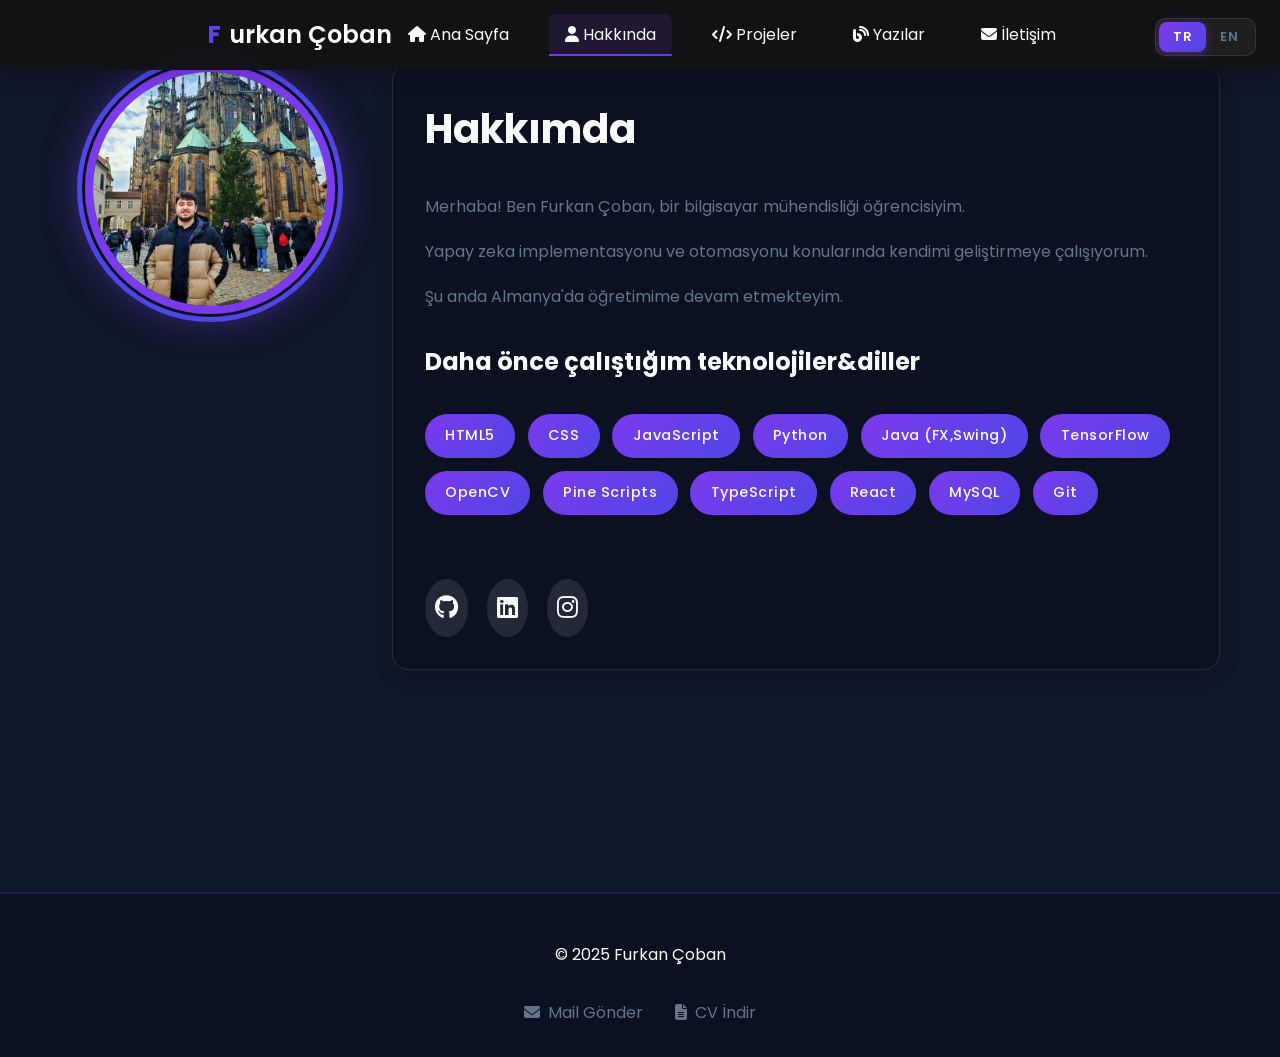
==== about.html @ 26dd503a "Update profile image format and CV download functionality; enhance styles with animations and effect" ====
<!DOCTYPE html>
<html lang="tr">
<head>
    <meta charset="UTF-8">
    <meta name="viewport" content="width=device-width, initial-scale=1.0">
    <title>Hakkında | Furkan Çoban</title>
    <link href="https://fonts.googleapis.com/css2?family=Poppins:wght@300;400;600&display=swap" rel="stylesheet">
    <link rel="stylesheet" href="https://cdnjs.cloudflare.com/ajax/libs/font-awesome/6.4.0/css/all.min.css">
    <link rel="stylesheet" href="style.css?v=4.0">
</head>
<body>
    <div class="lang-switcher" id="langSwitcher">
        <button id="lang-tr" class="lang-btn active">TR</button>
        <button id="lang-en" class="lang-btn">EN</button>
    </div>

    <nav class="navbar">
        <div class="container">
            <a href="index.html" class="logo">
                <span class="highlight">F</span>urkan Çoban
            </a>
            <div class="menu-toggle">
                <i class="fas fa-bars"></i>
            </div>
            <div class="nav-links">
                <a href="index.html"><i class="fas fa-home"></i> <span data-i18n="nav.home">Ana Sayfa</span></a>
                <a href="about.html" class="active"><i class="fas fa-user"></i> <span data-i18n="nav.about">Hakkında</span></a>
                <a href="projects.html"><i class="fas fa-code"></i> <span data-i18n="nav.projects">Projeler</span></a>
                <a href="blog.html"><i class="fas fa-blog"></i> <span data-i18n="nav.blog">Yazılar</span></a>
                <a href="contact.html"><i class="fas fa-envelope"></i> <span data-i18n="nav.contact">İletişim</span></a>
            </div>
        </div>
    </nav>

    <main class="container">
        <div class="profile-section">
            <div class="profile-image">
                <img src="assets/profilepicture.jpeg" alt="Furkan Çoban">
            </div>
            <div class="profile-info card">
                <h1 data-i18n="about.title">Hakkımda</h1>
                <div class="bio">
                    <p data-i18n="about.bio1">Merhaba! Ben Furkan Çoban, bir bilgisayar mühendisliği öğrencisiyim.</p>
                    <p data-i18n="about.bio2">Yapay zeka implementasyonu ve otomasyonu konularında kendimi geliştirmeye çalışıyorum.</p>
                    <p data-i18n="about.bio3">Şu anda Almanya'da öğretimime devam etmekteyim.</p>
                </div>
                <div class="skills">
                    <h2 data-i18n="about.skills">Daha önce çalıştığım teknolojiler&diller</h2>
                    <div class="skill-tags">
                        <span class="tag">HTML5</span>
                        <span class="tag">CSS</span>
                        <span class="tag">JavaScript</span>
                        <span class="tag">Python</span>
                        <span class="tag">Java (FX,Swing)</span>
                        <span class="tag">TensorFlow</span>
                        <span class="tag">OpenCV</span>
                        <span class="tag">Pine Scripts</span>
                        <span class="tag">TypeScript</span>
                        <span class="tag">React</span>
                        <span class="tag">MySQL</span>
                        <span class="tag">Git</span>
                    </div>
                </div>
                <div class="social-links">
                    <a href="https://github.com/ssshepardX" target="_blank"><i class="fab fa-github"></i></a>
                    <a href="https://linkedin.com/in/furkancoban1337" target="_blank"><i class="fab fa-linkedin"></i></a>
                    <a href="https://instagram.com/cofurkan" target="_blank"><i class="fab fa-instagram"></i></a>
                </div>
            </div>
        </div>
    </main>

    <footer>
        <div class="container">
            <div class="footer-content">
                <p>© 2025 Furkan Çoban</p>
                <div class="footer-links">
                    <a href="mailto:furkancobanbusiness@gmail.com"><i class="fas fa-envelope"></i> <span data-i18n="footer.mail">Mail Gönder</span></a>
                    <a href="#" id="cvBtn"><i class="fas fa-file-alt"></i> <span data-i18n="footer.cv">CV İndir</span></a>
                </div>
            </div>
        </div>
    </footer>

    <!-- CV Modal -->
    <div id="cvModal" class="cv-modal">
        <div class="cv-modal-content">
            <span class="cv-modal-close">&times;</span>
            <div class="cv-preview">
                <img src="assets/furkancobanCV.jpg" alt="Furkan Çoban CV" class="cv-image">
            </div>
            <div class="cv-actions">
                <button id="cvDownloadBtn" class="btn"><i class="fas fa-download"></i> <span data-i18n="cv.download">İndir</span></button>
                <button id="cvCloseBtn" class="btn btn-secondary"><i class="fas fa-times"></i> <span data-i18n="cv.close">Kapat</span></button>
            </div>
        </div>
    </div>

    <script src="js/lang.js"></script>
    <script src="js/main.js"></script>
</body>
</html>
---- style.css ----
:root {
    --primary: #7C3AED;
    --secondary: #4F46E5;
    --accent: #7c4dff;
    --dark: #0F172A;
    --darker: #0B1121;
    --light: #F8FAFC;
    --gray: #64748B;
    --gradient: linear-gradient(135deg, var(--primary), var(--secondary));
    --transition: all 0.3s cubic-bezier(0.4, 0, 0.2, 1);
    --shadow: 0 4px 20px rgba(0, 0, 0, 0.2);
}

/* Global Styles */
* {
    margin: 0;
    padding: 0;
    box-sizing: border-box;
}

body {
    font-family: 'Poppins', sans-serif;
    background-color: var(--dark);
    color: var(--light);
    line-height: 1.6;
    overflow-x: hidden;
}

main {
    padding-top: 120px;
    min-height: calc(100vh - 120px);
}

.container {
    max-width: 1200px;
    margin: 0 auto;
    padding: 0 20px;
    position: relative;
}

/* Enhanced Navbar Styles */
.navbar {
    background: rgba(18, 18, 18, 0.95);
    backdrop-filter: blur(10px);
    padding: 1rem 0;
    position: fixed;
    width: 100%;
    top: 0;
    z-index: 1000;
    box-shadow: var(--shadow);
    height: 70px;
    display: flex;
    align-items: center;
}

.navbar .container {
    display: flex;
    justify-content: space-between;
    align-items: center;
}

.logo {
    font-size: 1.5rem;
    font-weight: 600;
    color: var(--light);
    text-decoration: none;
    display: flex;
    align-items: center;
    gap: 0.5rem;
}

.logo .highlight {
    background: var(--gradient);
    -webkit-background-clip: text;
    -webkit-text-fill-color: transparent;
    font-weight: 700;
}

.menu-toggle {
    display: none;
    font-size: 1.5rem;
    cursor: pointer;
    color: var(--light);
    transition: var(--transition);
}

.nav-links {
    display: flex;
    gap: 1.5rem;
}

.nav-links a {
    color: var(--light);
    text-decoration: none;
    padding: 0.5rem 1rem;
    border-radius: 8px;
    transition: var(--transition);
    position: relative;
}

.nav-links a::after {
    content: '';
    position: absolute;
    bottom: 0;
    left: 0;
    width: 0;
    height: 2px;
    background: var(--gradient);
    transition: var(--transition);
}

.nav-links a:hover::after,
.nav-links a.active::after {
    width: 100%;
}

/* Enhanced Profile Section */
.profile-section {
    display: grid;
    grid-template-columns: 300px 1fr;
    gap: 2rem;
    margin: 2rem 0 3rem;
    align-items: start;
    padding-top: 2rem;
}

.profile-info {
    display: flex;
    flex-direction: column;
    gap: 2rem;
}

.profile-info h1 {
    font-size: 2.5rem;
    margin-bottom: 0;
}

.bio {
    display: flex;
    flex-direction: column;
    gap: 1rem;
}

.bio p {
    color: var(--gray);
    line-height: 1.8;
}

.skills {
    display: flex;
    flex-direction: column;
    gap: 1rem;
}

.skills h2 {
    font-size: 1.5rem;
    margin-bottom: 0;
}

.profile-image {
    position: relative;
    text-align: center;
    display: flex;
    justify-content: center;
    align-items: center;
}

.profile-image img {
    width: 250px;
    height: 250px;
    border-radius: 50%;
    object-fit: cover;
    border: 8px solid;
    border-color: var(--primary);
    box-shadow: 
        0 0 0 3px var(--darker),
        0 0 0 8px var(--secondary),
        0 0 40px rgba(124, 58, 237, 0.6),
        inset 0 0 20px rgba(124, 58, 237, 0.15);
    transition: var(--transition);
    position: relative;
    z-index: 1;
}

.profile-image::before {
    content: '';
    position: absolute;
    width: 290px;
    height: 290px;
    border-radius: 50%;
    background: radial-gradient(circle, var(--primary) 0%, transparent 70%);
    opacity: 0.1;
    animation: pulse 3s ease-in-out infinite;
    z-index: 0;
}

@keyframes pulse {
    0%, 100% {
        transform: scale(1);
        opacity: 0.1;
    }
    50% {
        transform: scale(1.08);
        opacity: 0.2;
    }
}

.profile-image img:hover {
    transform: scale(1.08);
    filter: brightness(1.15);
    box-shadow: 
        0 0 0 3px var(--darker),
        0 0 0 8px var(--secondary),
        0 0 60px rgba(124, 58, 237, 0.8),
        inset 0 0 20px rgba(124, 58, 237, 0.25);
}

.card {
    background: var(--darker);
    padding: 2rem;
    border-radius: 16px;
    box-shadow: var(--shadow);
    transition: var(--transition);
    border: 1px solid rgba(255, 255, 255, 0.1);
}

.card:hover {
    transform: translateY(-5px);
}

/* Enhanced Skill Tags */
.skill-tags {
    display: flex;
    flex-wrap: wrap;
    gap: 0.8rem;
    margin-top: 1rem;
}

.tag {
    background: var(--gradient);
    padding: 0.6rem 1.2rem;
    border-radius: 25px;
    font-size: 0.9rem;
    font-weight: 500;
    letter-spacing: 0.5px;
    transition: var(--transition);
}

.tag:hover {
    transform: translateY(-2px);
    box-shadow: var(--shadow);
}

/* Enhanced Social Links */
.social-links {
    display: flex;
    gap: 1.2rem;
    margin-top: 2rem;
}

.social-links a {
    color: var(--light);
    font-size: 1.5rem;
    transition: var(--transition);
    padding: 0.5rem;
    border-radius: 50%;
    background: rgba(255, 255, 255, 0.1);
}

.social-links a:hover {
    background: var(--gradient);
    transform: translateY(-3px) rotate(8deg);
}

/* Enhanced Footer */
footer {
    background: var(--darker);
    padding: 3rem 0 2rem;
    margin-top: 5rem;
    border-top: 1px solid rgba(255, 255, 255, 0.1);
}

.footer-content {
    display: flex;
    flex-direction: column;
    align-items: center;
    gap: 2rem;
    text-align: center;
}

.footer-links {
    display: flex;
    gap: 2rem;
    flex-wrap: wrap;
    justify-content: center;
}

.footer-links a {
    color: var(--gray);
    text-decoration: none;
    transition: var(--transition);
    display: flex;
    align-items: center;
    gap: 0.5rem;
}

.footer-links a:hover {
    color: var(--primary);
}

/* Enhanced Responsive Design */
@media (max-width: 768px) {
    .navbar {
        padding: 0.8rem 0;
        height: 60px;
    }

    main {
        padding-top: 85px;
    }

    .menu-toggle {
        display: block;
        font-size: 1.5rem;
        cursor: pointer;
        color: var(--light);
        transition: var(--transition);
        z-index: 1000;
    }

    .menu-toggle:hover {
        color: var(--primary);
    }

    .nav-links {
        display: none;
        position: fixed;
        top: 0;
        left: 0;
        right: 0;
        bottom: 0;
        background: rgba(11, 17, 33, 0.98);
        backdrop-filter: blur(10px);
        flex-direction: column;
        justify-content: center;
        align-items: center;
        padding: 2rem;
        gap: 1.5rem;
        z-index: 999;
    }

    .nav-links.active {
        display: flex;
        animation: fadeIn 0.3s ease-out;
    }

    @keyframes fadeIn {
        from {
            opacity: 0;
        }
        to {
            opacity: 1;
        }
    }

    .nav-links a {
        font-size: 1.2rem;
        padding: 1rem;
        width: 100%;
        text-align: center;
    }

    .nav-links a::after {
        display: none;
    }

    .nav-links a:hover,
    .nav-links a.active {
        background: var(--gradient);
        color: var(--light);
    }

    main {
        padding-top: 60px;
    }

    .profile-section {
        grid-template-columns: 1fr;
        margin-top: 1rem;
    }

    .profile-image {
        display: flex;
        justify-content: center;
    }

    .profile-image img {
        width: 200px;
        height: 200px;
    }

    .profile-image::before {
        width: 230px;
        height: 230px;
    }

    .hero-section {
        min-height: auto;
        padding: 2rem 0;
    }

    .hero-section h1 {
        font-size: 1.8rem;
    }

    .hero-section .subtitle {
        font-size: 1.1rem;
    }

    .hero-buttons {
        flex-direction: column;
    }

    .btn {
        width: 100%;
    }

    .projects-grid {
        grid-template-columns: 1fr;
    }
    
    .project-links {
        flex-direction: column;
    }

    .contact-info {
        gap: 1rem;
    }
    
    .contact-item {
        flex-direction: column;
        text-align: center;
        padding: 1.5rem;
    }

    .blog-section {
        margin-top: 0;
        padding: 1rem;
    }

    .blog-section h1 {
        font-size: 1.8rem;
    }
    
    .blog-card {
        padding: 1.5rem;
    }
    
    .blog-card h2 {
        font-size: 1.3rem;
    }
}

/* CV Modal Styles */
.cv-modal {
    display: none;
    position: fixed;
    z-index: 2000;
    left: 0;
    top: 0;
    width: 100%;
    height: 100%;
    background-color: rgba(0, 0, 0, 0.8);
    animation: fadeIn 0.3s ease-out;
}

.cv-modal-content {
    background-color: var(--darker);
    margin: auto;
    padding: 2rem;
    border-radius: 16px;
    box-shadow: 0 20px 60px rgba(0, 0, 0, 0.5);
    max-width: 900px;
    width: 90%;
    max-height: 90vh;
    overflow: auto;
    position: absolute;
    top: 50%;
    left: 50%;
    transform: translate(-50%, -50%);
    border: 2px solid var(--primary);
}

.cv-modal-close {
    color: var(--light);
    font-size: 2rem;
    font-weight: bold;
    float: right;
    cursor: pointer;
    transition: var(--transition);
}

.cv-modal-close:hover {
    color: var(--primary);
}

.cv-preview {
    margin-bottom: 2rem;
    text-align: center;
}

.cv-image {
    max-width: 100%;
    height: auto;
    border-radius: 8px;
    box-shadow: 0 10px 30px rgba(124, 58, 237, 0.3);
}

.cv-actions {
    display: flex;
    gap: 1rem;
    justify-content: center;
    flex-wrap: wrap;
}

.btn-secondary {
    background: rgba(255, 255, 255, 0.1);
}

.btn-secondary:hover {
    background: rgba(255, 255, 255, 0.2);
}

@media (max-width: 768px) {
    .cv-modal-content {
        width: 95%;
        padding: 1.5rem;
    }
    
    .cv-modal-close {
        font-size: 1.5rem;
    }
    
    .cv-actions {
        flex-direction: column;
    }
    
    .cv-actions .btn {
        width: 100%;
    }
}
@media (prefers-color-scheme: dark) {
    :root {
        --dark: #1a1a1a;
        --darker: #121212;
    }
}

/* Projects Page Styles */
.hero-section {
    display: flex;
    align-items: center;
    justify-content: center;
    min-height: calc(100vh - 120px);
    padding: 3rem 0;
}

.hero-section .card {
    text-align: center;
}

.hero-section h1 {
    font-size: 3rem;
    margin-bottom: 1rem;
    line-height: 1.2;
}

.hero-section .subtitle {
    font-size: 1.5rem;
    color: var(--gray);
    margin-bottom: 2rem;
}

.hero-buttons {
    display: flex;
    gap: 1rem;
    justify-content: center;
    flex-wrap: wrap;
}

.btn {
    display: inline-block;
    padding: 0.8rem 1.5rem;
    background: var(--gradient);
    color: var(--light);
    text-decoration: none;
    border-radius: 8px;
    transition: var(--transition);
    border: none;
    cursor: pointer;
    font-weight: 500;
}

.btn:hover {
    transform: translateY(-2px);
    box-shadow: var(--shadow);
}

.featured-projects {
    padding: 3rem 0;
}

.featured-projects h2 {
    font-size: 2rem;
    margin-bottom: 2rem;
}

.projects-section {
    margin-top: 0;
    padding-top: 2rem;
}

.projects-section h1 {
    font-size: 2.5rem;
    margin-bottom: 1rem;
}

.section-desc {
    color: var(--gray);
    margin-bottom: 2rem;
    font-size: 1.1rem;
}

.projects-grid {
    display: grid;
    grid-template-columns: repeat(auto-fit, minmax(300px, 1fr));
    gap: 2rem;
    margin-top: 2rem;
}

.project-card {
    display: flex;
    flex-direction: column;
    gap: 1rem;
}

.project-header {
    display: flex;
    align-items: center;
    gap: 1rem;
    margin-bottom: 0.5rem;
}

.project-header h3 {
    font-size: 1.3rem;
}

.project-icon {
    font-size: 1.5rem;
    color: var(--primary);
}

.project-links {
    display: flex;
    gap: 1rem;
    margin-top: auto;
    flex-wrap: wrap;
}

.project-links .btn {
    display: flex;
    align-items: center;
    gap: 0.5rem;
    font-size: 0.9rem;
    padding: 0.5rem 1rem;
    background: rgba(255, 255, 255, 0.1);
    border-radius: 5px;
    text-decoration: none;
    color: var(--light);
    transition: var(--transition);
    flex: 1;
    justify-content: center;
    min-width: 100px;
}

.project-links .btn:hover {
    background: var(--gradient);
    transform: translateY(-2px);
}

/* Contact Page Styles */
.contact-section {
    margin-top: 0;
    display: flex;
    justify-content: center;
    padding: 3rem 0 2rem;
}

.contact-card {
    max-width: 600px;
    width: 100%;
    text-align: center;
}

.contact-card h1 {
    font-size: 2.5rem;
    margin-bottom: 1rem;
}

.contact-info {
    margin: 2rem 0;
    display: flex;
    flex-direction: column;
    gap: 1.5rem;
}

.contact-item {
    display: flex;
    align-items: center;
    gap: 1rem;
    padding: 1.5rem;
    background: rgba(255, 255, 255, 0.05);
    border-radius: 8px;
    transition: var(--transition);
}

.contact-item:hover {
    background: rgba(255, 255, 255, 0.1);
    transform: translateX(5px);
}

.contact-item i {
    font-size: 1.5rem;
    color: var(--primary);
    min-width: 30px;
}

.contact-item a {
    color: var(--light);
    text-decoration: none;
    transition: var(--transition);
}

.contact-item a:hover {
    color: var(--primary);
}

@media (max-width: 768px) {
    .contact-info {
        gap: 1rem;
    }
    
    .contact-item {
        flex-direction: column;
        text-align: center;
        padding: 1.5rem;
    }
}

/* Blog Page Styles */
.blog-section {
    margin-top: 0;
    padding: 3rem 1rem 2rem;
}

.blog-section h1 {
    font-size: 2.5rem;
    margin-bottom: 1rem;
    background: var(--gradient);
    -webkit-background-clip: text;
    background-clip: text;
    -webkit-text-fill-color: transparent;
}

.blog-list {
    display: flex;
    flex-direction: column;
    gap: 2rem;
    margin-top: 2rem;
    max-width: 800px;
    margin-left: auto;
    margin-right: auto;
}

.blog-card {
    padding: 2rem;
    background: var(--darker);
    border-radius: 16px;
    box-shadow: var(--shadow);
    transition: var(--transition);
    border: 1px solid rgba(255,255,255,0.07);
}

.blog-card:hover {
    transform: translateY(-5px);
    border-color: var(--primary);
}

.blog-card h2 {
    font-size: 1.5rem;
    margin-bottom: 1rem;
    color: var(--light);
}

.blog-meta {
    color: var(--gray);
    font-size: 0.95rem;
    margin-bottom: 1rem;
    display: flex;
    align-items: center;
    gap: 0.5rem;
}

.blog-card p {
    color: var(--gray);
    margin-bottom: 1.5rem;
    line-height: 1.6;
}

.blog-card .btn {
    display: inline-block;
    padding: 0.8rem 1.5rem;
    background: var(--gradient);
    color: var(--light);
    text-decoration: none;
    border-radius: 8px;
    transition: var(--transition);
}

.blog-card .btn:hover {
    transform: translateY(-2px);
    box-shadow: var(--shadow);
}

/* Language Switcher */
.lang-switcher {
    position: fixed;
    top: 18px;
    right: 24px;
    z-index: 1100;
    display: flex;
    align-items: center;
    gap: 0;
    background: rgba(255, 255, 255, 0.06);
    border-radius: 10px;
    padding: 3px;
    border: 1px solid rgba(255, 255, 255, 0.1);
    backdrop-filter: blur(8px);
}

.lang-btn {
    background: none;
    border: none;
    color: var(--gray);
    font-family: 'Poppins', sans-serif;
    font-size: 0.8rem;
    font-weight: 600;
    padding: 6px 14px;
    border-radius: 8px;
    cursor: pointer;
    transition: var(--transition);
    letter-spacing: 0.5px;
}

.lang-btn:hover {
    color: var(--light);
    background: rgba(255, 255, 255, 0.08);
}

.lang-btn.active {
    background: var(--gradient);
    color: var(--light);
    box-shadow: 0 2px 10px rgba(124, 58, 237, 0.4);
}

@media (max-width: 768px) {
    .lang-switcher {
        top: 14px;
        right: 60px;
    }

    .lang-btn {
        font-size: 0.75rem;
        padding: 5px 10px;
    }
}

/* Enhanced Animations & Effects */
@keyframes shimmer {
    0% {
        background-position: -1000px 0;
    }
    100% {
        background-position: 1000px 0;
    }
}

@keyframes slideInUp {
    from {
        opacity: 0;
        transform: translateY(20px);
    }
    to {
        opacity: 1;
        transform: translateY(0);
    }
}

@keyframes float {
    0%, 100% {
        transform: translateY(0px);
    }
    50% {
        transform: translateY(-10px);
    }
}

.card {
    animation: slideInUp 0.5s ease-out;
}

/* Enhanced Contact Section */
.contact-section .card {
    border: 2px solid rgba(124, 58, 237, 0.2);
}

.contact-section .card:hover {
    border-color: var(--primary);
    box-shadow: 0 0 40px rgba(124, 58, 237, 0.3);
}

.contact-item {
    border: 1px solid rgba(124, 58, 237, 0.1);
}

.contact-item:hover {
    border-color: var(--primary);
    box-shadow: inset 0 0 15px rgba(124, 58, 237, 0.1);
}

/* Enhanced Social Links */
.social-links a {
    border: 2px solid transparent;
    transition: var(--transition);
}

.social-links a:hover {
    border-color: var(--primary);
    box-shadow: 0 0 20px rgba(124, 58, 237, 0.5);
}

/* Enhanced Skills Section */
.skill-tags {
    animation: slideInUp 0.6s ease-out;
}

.tag {
    border: 1px solid rgba(124, 58, 237, 0.3);
    position: relative;
    overflow: hidden;
}

.tag::before {
    content: '';
    position: absolute;
    top: 0;
    left: -100%;
    width: 100%;
    height: 100%;
    background: rgba(255, 255, 255, 0.1);
    transition: left 0.3s ease;
}

.tag:hover::before {
    left: 100%;
}

/* Button Enhancements */
.btn {
    position: relative;
    overflow: hidden;
}

.btn::before {
    content: '';
    position: absolute;
    top: 0;
    left: -100%;
    width: 100%;
    height: 100%;
    background: rgba(255, 255, 255, 0.2);
    transition: left 0.3s ease;
}

.btn:hover::before {
    left: 100%;
}

/* Profile Image Enhanced */
.profile-image img {
    animation: float 3s ease-in-out infinite;
}

/* Project Card Enhancements */
.project-card {
    border: 1px solid rgba(124, 58, 237, 0.1);
    transition: var(--transition);
}

.project-card:hover {
    border-color: var(--primary);
}

.project-icon {
    animation: float 2s ease-in-out infinite;
}

/* Blog Card Enhancements */
.blog-card {
    border: 2px solid rgba(124, 58, 237, 0.1);
}

.blog-card:hover {
    border-color: var(--primary);
    box-shadow: 0 0 30px rgba(124, 58, 237, 0.3);
}

/* Gradient Text Effects */
.hero-section h1 {
    background: var(--gradient);
    -webkit-background-clip: text;
    background-clip: text;
    -webkit-text-fill-color: transparent;
    background-size: 200% auto;
}

/* Navbar Active Link Enhancement */
.nav-links a.active {
    background: rgba(124, 58, 237, 0.15);
    border-radius: 8px;
}

/* Footer Enhancement */
footer {
    border-top: 2px solid rgba(124, 58, 237, 0.2);
}

footer:hover {
    border-top-color: var(--primary);
}
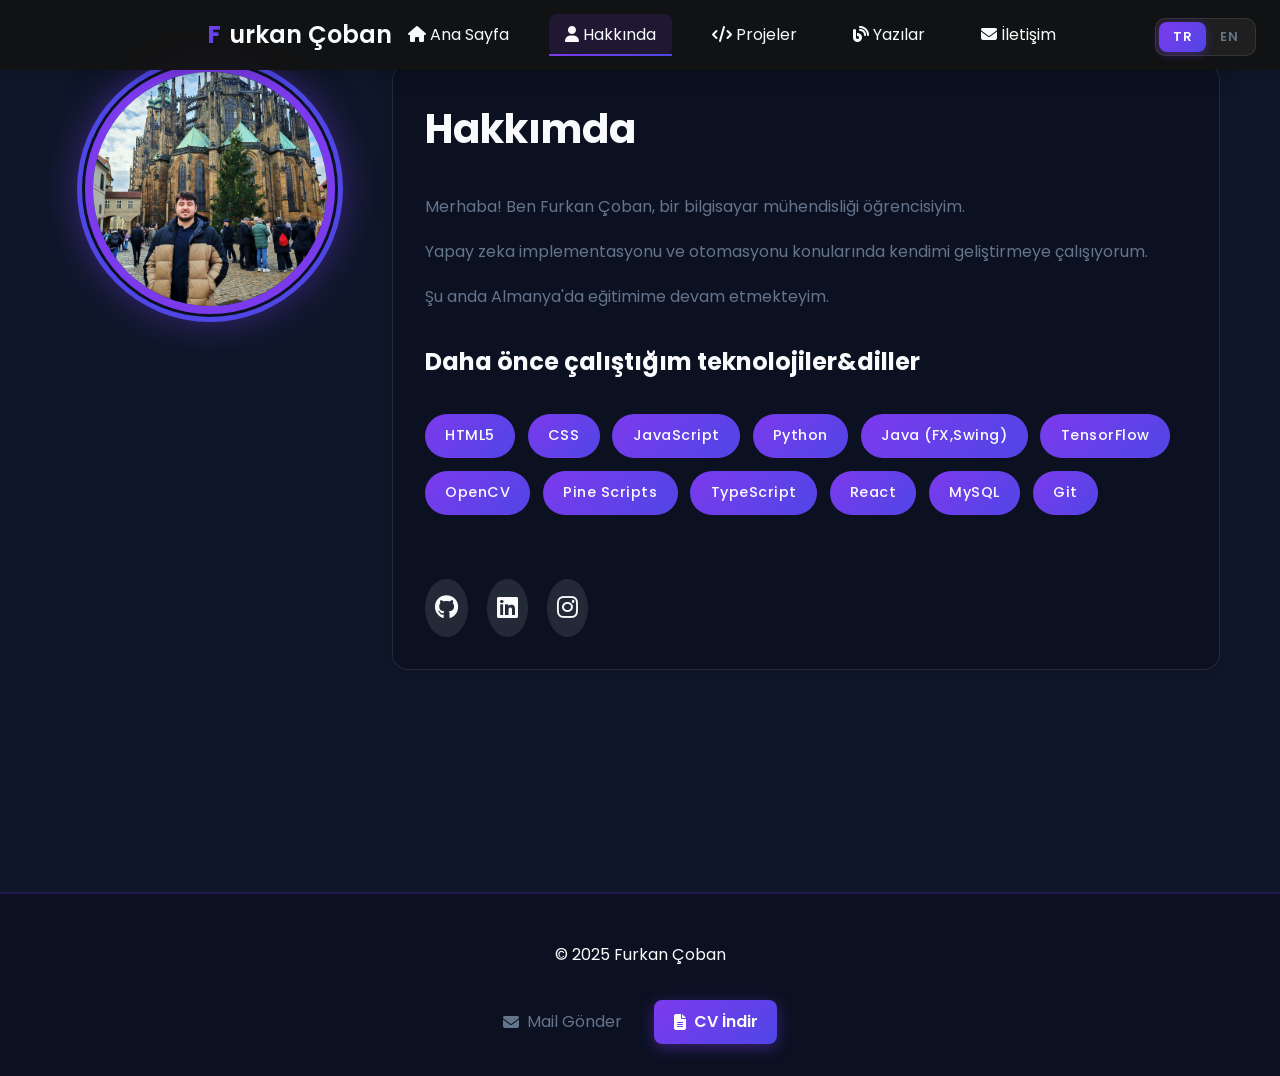
==== commit 1f1f2e09: "Refactor code structure for improved readability and maintainability" ====
--- a/about.html
+++ b/about.html
@@ -42,7 +42,7 @@
                 <div class="bio">
                     <p data-i18n="about.bio1">Merhaba! Ben Furkan Çoban, bir bilgisayar mühendisliği öğrencisiyim.</p>
                     <p data-i18n="about.bio2">Yapay zeka implementasyonu ve otomasyonu konularında kendimi geliştirmeye çalışıyorum.</p>
-                    <p data-i18n="about.bio3">Şu anda Almanya'da öğretimime devam etmekteyim.</p>
+                    <p data-i18n="about.bio3">Şu anda Almanya'da eğitimime devam etmekteyim.</p>
                 </div>
                 <div class="skills">
                     <h2 data-i18n="about.skills">Daha önce çalıştığım teknolojiler&diller</h2>
@@ -87,10 +87,10 @@
         <div class="cv-modal-content">
             <span class="cv-modal-close">&times;</span>
             <div class="cv-preview">
-                <img src="assets/furkancobanCV.jpg" alt="Furkan Çoban CV" class="cv-image">
+                <iframe src="assets/LatestCV_FurkanCoban.pdf" class="cv-pdf"></iframe>
             </div>
             <div class="cv-actions">
-                <button id="cvDownloadBtn" class="btn"><i class="fas fa-download"></i> <span data-i18n="cv.download">İndir</span></button>
+                <a id="cvDownloadBtn" href="assets/LatestCV_FurkanCoban.pdf" download="Furkan_Coban_CV.pdf" class="btn"><i class="fas fa-download"></i> <span data-i18n="cv.download">İndir</span></a>
                 <button id="cvCloseBtn" class="btn btn-secondary"><i class="fas fa-times"></i> <span data-i18n="cv.close">Kapat</span></button>
             </div>
         </div>
--- a/style.css
+++ b/style.css
@@ -306,6 +306,39 @@
 
 .footer-links a:hover {
     color: var(--primary);
+}
+
+/* CV Download Button Enhancement */
+#cvBtn {
+    background: var(--gradient);
+    color: var(--light) !important;
+    padding: 0.6rem 1.2rem;
+    border-radius: 8px;
+    transition: var(--transition);
+    display: inline-flex;
+    align-items: center;
+    gap: 0.5rem;
+    font-weight: 600;
+    box-shadow: 0 4px 15px rgba(124, 58, 237, 0.4);
+}
+
+#cvBtn:hover {
+    box-shadow: 0 6px 25px rgba(124, 58, 237, 0.6);
+    transform: translateY(-2px);
+}
+
+#cvBtn i {
+    font-size: 1rem;
+}
+
+#cvDownloadBtn {
+    background: var(--gradient);
+    transition: var(--transition);
+}
+
+#cvDownloadBtn:hover {
+    transform: scale(1.05) translateY(-2px);
+    box-shadow: 0 0 30px rgba(124, 58, 237, 0.6);
 }
 
 /* Enhanced Responsive Design */
@@ -507,11 +540,23 @@
 .cv-preview {
     margin-bottom: 2rem;
     text-align: center;
+    height: 600px;
+    display: flex;
+    align-items: center;
+    justify-content: center;
 }
 
 .cv-image {
     max-width: 100%;
     height: auto;
+    border-radius: 8px;
+    box-shadow: 0 10px 30px rgba(124, 58, 237, 0.3);
+}
+
+.cv-pdf {
+    width: 100%;
+    height: 100%;
+    border: none;
     border-radius: 8px;
     box-shadow: 0 10px 30px rgba(124, 58, 237, 0.3);
 }
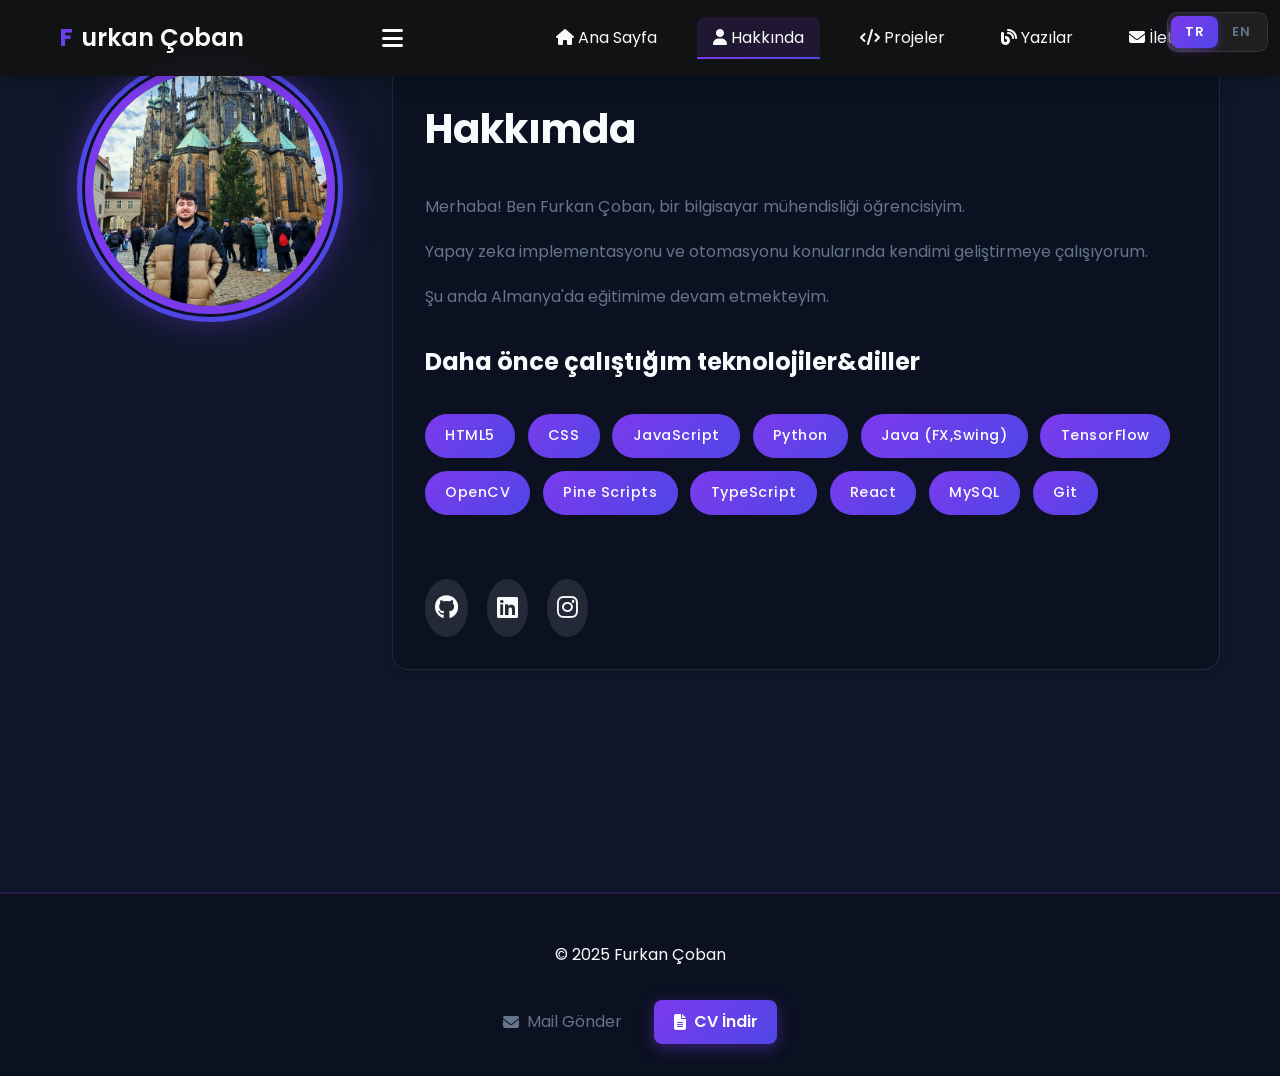
==== commit c770125f: "utf8 turkish characters fixed" ====
--- a/about.html
+++ b/about.html
@@ -1,102 +1 @@
-<!DOCTYPE html>
-<html lang="tr">
-<head>
-    <meta charset="UTF-8">
-    <meta name="viewport" content="width=device-width, initial-scale=1.0">
-    <title>Hakkında | Furkan Çoban</title>
-    <link href="https://fonts.googleapis.com/css2?family=Poppins:wght@300;400;600&display=swap" rel="stylesheet">
-    <link rel="stylesheet" href="https://cdnjs.cloudflare.com/ajax/libs/font-awesome/6.4.0/css/all.min.css">
-    <link rel="stylesheet" href="style.css?v=4.0">
-</head>
-<body>
-    <div class="lang-switcher" id="langSwitcher">
-        <button id="lang-tr" class="lang-btn active">TR</button>
-        <button id="lang-en" class="lang-btn">EN</button>
-    </div>
-
-    <nav class="navbar">
-        <div class="container">
-            <a href="index.html" class="logo">
-                <span class="highlight">F</span>urkan Çoban
-            </a>
-            <div class="menu-toggle">
-                <i class="fas fa-bars"></i>
-            </div>
-            <div class="nav-links">
-                <a href="index.html"><i class="fas fa-home"></i> <span data-i18n="nav.home">Ana Sayfa</span></a>
-                <a href="about.html" class="active"><i class="fas fa-user"></i> <span data-i18n="nav.about">Hakkında</span></a>
-                <a href="projects.html"><i class="fas fa-code"></i> <span data-i18n="nav.projects">Projeler</span></a>
-                <a href="blog.html"><i class="fas fa-blog"></i> <span data-i18n="nav.blog">Yazılar</span></a>
-                <a href="contact.html"><i class="fas fa-envelope"></i> <span data-i18n="nav.contact">İletişim</span></a>
-            </div>
-        </div>
-    </nav>
-
-    <main class="container">
-        <div class="profile-section">
-            <div class="profile-image">
-                <img src="assets/profilepicture.jpeg" alt="Furkan Çoban">
-            </div>
-            <div class="profile-info card">
-                <h1 data-i18n="about.title">Hakkımda</h1>
-                <div class="bio">
-                    <p data-i18n="about.bio1">Merhaba! Ben Furkan Çoban, bir bilgisayar mühendisliği öğrencisiyim.</p>
-                    <p data-i18n="about.bio2">Yapay zeka implementasyonu ve otomasyonu konularında kendimi geliştirmeye çalışıyorum.</p>
-                    <p data-i18n="about.bio3">Şu anda Almanya'da eğitimime devam etmekteyim.</p>
-                </div>
-                <div class="skills">
-                    <h2 data-i18n="about.skills">Daha önce çalıştığım teknolojiler&diller</h2>
-                    <div class="skill-tags">
-                        <span class="tag">HTML5</span>
-                        <span class="tag">CSS</span>
-                        <span class="tag">JavaScript</span>
-                        <span class="tag">Python</span>
-                        <span class="tag">Java (FX,Swing)</span>
-                        <span class="tag">TensorFlow</span>
-                        <span class="tag">OpenCV</span>
-                        <span class="tag">Pine Scripts</span>
-                        <span class="tag">TypeScript</span>
-                        <span class="tag">React</span>
-                        <span class="tag">MySQL</span>
-                        <span class="tag">Git</span>
-                    </div>
-                </div>
-                <div class="social-links">
-                    <a href="https://github.com/ssshepardX" target="_blank"><i class="fab fa-github"></i></a>
-                    <a href="https://linkedin.com/in/furkancoban1337" target="_blank"><i class="fab fa-linkedin"></i></a>
-                    <a href="https://instagram.com/cofurkan" target="_blank"><i class="fab fa-instagram"></i></a>
-                </div>
-            </div>
-        </div>
-    </main>
-
-    <footer>
-        <div class="container">
-            <div class="footer-content">
-                <p>© 2025 Furkan Çoban</p>
-                <div class="footer-links">
-                    <a href="mailto:furkancobanbusiness@gmail.com"><i class="fas fa-envelope"></i> <span data-i18n="footer.mail">Mail Gönder</span></a>
-                    <a href="#" id="cvBtn"><i class="fas fa-file-alt"></i> <span data-i18n="footer.cv">CV İndir</span></a>
-                </div>
-            </div>
-        </div>
-    </footer>
-
-    <!-- CV Modal -->
-    <div id="cvModal" class="cv-modal">
-        <div class="cv-modal-content">
-            <span class="cv-modal-close">&times;</span>
-            <div class="cv-preview">
-                <iframe src="assets/LatestCV_FurkanCoban.pdf" class="cv-pdf"></iframe>
-            </div>
-            <div class="cv-actions">
-                <a id="cvDownloadBtn" href="assets/LatestCV_FurkanCoban.pdf" download="Furkan_Coban_CV.pdf" class="btn"><i class="fas fa-download"></i> <span data-i18n="cv.download">İndir</span></a>
-                <button id="cvCloseBtn" class="btn btn-secondary"><i class="fas fa-times"></i> <span data-i18n="cv.close">Kapat</span></button>
-            </div>
-        </div>
-    </div>
-
-    <script src="js/lang.js"></script>
-    <script src="js/main.js"></script>
-</body>
-</html>
+﻿<!DOCTYPE html><html lang="tr"><head>    <meta charset="UTF-8">    <meta name="viewport" content="width=device-width, initial-scale=1.0, maximum-scale=5.0, user-scalable=yes, viewport-fit=cover">    <meta name="description" content="Furkan Çoban - Bilgisayar Mühendisliği Öğrencisi, Web Geliştirici ve Yapay Zeka Meraklısı">    <meta name="theme-color" content="#7C3AED">    <meta name="mobile-web-app-capable" content="yes">    <meta name="apple-mobile-web-app-capable" content="yes">    <meta name="apple-mobile-web-app-status-bar-style" content="black-translucent">    <title>Hakkında | Furkan Çoban</title>    <link href="https://fonts.googleapis.com/css2?family=Poppins:wght@300;400;600&display=swap" rel="stylesheet">    <link rel="stylesheet" href="https://cdnjs.cloudflare.com/ajax/libs/font-awesome/6.4.0/css/all.min.css">    <link rel="stylesheet" href="style.css?v=4.0"></head><body>    <div class="lang-switcher" id="langSwitcher">        <button id="lang-tr" class="lang-btn active">TR</button>        <button id="lang-en" class="lang-btn">EN</button>    </div>    <nav class="navbar">        <div class="container">            <a href="index.html" class="logo">                <span class="highlight">F</span>urkan Çoban            </a>            <div class="menu-toggle">                <i class="fas fa-bars"></i>            </div>            <div class="nav-links">                <a href="index.html"><i class="fas fa-home"></i> <span data-i18n="nav.home">Ana Sayfa</span></a>                <a href="about.html" class="active"><i class="fas fa-user"></i> <span data-i18n="nav.about">Hakkında</span></a>                <a href="projects.html"><i class="fas fa-code"></i> <span data-i18n="nav.projects">Projeler</span></a>                <a href="blog.html"><i class="fas fa-blog"></i> <span data-i18n="nav.blog">Yazılar</span></a>                <a href="contact.html"><i class="fas fa-envelope"></i> <span data-i18n="nav.contact">İletişim</span></a>            </div>        </div>    </nav>    <main class="container">        <div class="profile-section">            <div class="profile-image">                <img src="assets/profilepicture.jpeg" alt="Furkan Çoban">            </div>            <div class="profile-info card">                <h1 data-i18n="about.title">Hakkımda</h1>                <div class="bio">                    <p data-i18n="about.bio1">Merhaba! Ben Furkan Çoban, bir bilgisayar mühendisliği öğrencisiyim.</p>                    <p data-i18n="about.bio2">Yapay zeka implementasyonu ve otomasyonu konularında kendimi geliştirmeye çalışıyorum.</p>                    <p data-i18n="about.bio3">Şu anda Almanya'da eğitimime devam etmekteyim.</p>                </div>                <div class="skills">                    <h2 data-i18n="about.skills">Daha önce çalıştığım teknolojiler&diller</h2>                    <div class="skill-tags">                        <span class="tag">HTML5</span>                        <span class="tag">CSS</span>                        <span class="tag">JavaScript</span>                        <span class="tag">Python</span>                        <span class="tag">Java (FX,Swing)</span>                        <span class="tag">TensorFlow</span>                        <span class="tag">OpenCV</span>                        <span class="tag">Pine Scripts</span>                        <span class="tag">TypeScript</span>                        <span class="tag">React</span>                        <span class="tag">MySQL</span>                        <span class="tag">Git</span>                    </div>                </div>                <div class="social-links">                    <a href="https://github.com/ssshepardX" target="_blank"><i class="fab fa-github"></i></a>                    <a href="https://linkedin.com/in/furkancoban1337" target="_blank"><i class="fab fa-linkedin"></i></a>                    <a href="https://instagram.com/cofurkan" target="_blank"><i class="fab fa-instagram"></i></a>                </div>            </div>        </div>    </main>    <footer>        <div class="container">            <div class="footer-content">                <p>© 2025 Furkan Çoban</p>                <div class="footer-links">                    <a href="mailto:furkancobanbusiness@gmail.com"><i class="fas fa-envelope"></i> <span data-i18n="footer.mail">Mail Gönder</span></a>                    <a href="#" id="cvBtn"><i class="fas fa-file-alt"></i> <span data-i18n="footer.cv">CV İndir</span></a>                </div>            </div>        </div>    </footer>    <!-- CV Modal -->    <div id="cvModal" class="cv-modal">        <div class="cv-modal-content">            <span class="cv-modal-close">&times;</span>            <div class="cv-preview">                <iframe src="assets/LatestCV_FurkanCoban.pdf" class="cv-pdf"></iframe>            </div>            <div class="cv-actions">                <a id="cvDownloadBtn" href="assets/LatestCV_FurkanCoban.pdf" download="Furkan_Coban_CV.pdf" class="btn"><i class="fas fa-download"></i> <span data-i18n="cv.download">İndir</span></a>                <button id="cvCloseBtn" class="btn btn-secondary"><i class="fas fa-times"></i> <span data-i18n="cv.close">Kapat</span></button>            </div>        </div>    </div>    <script src="js/lang.js"></script>    <script src="js/main.js"></script></body></html>
--- a/style.css
+++ b/style.css
@@ -1,1095 +1 @@
-:root {
-    --primary: #7C3AED;
-    --secondary: #4F46E5;
-    --accent: #7c4dff;
-    --dark: #0F172A;
-    --darker: #0B1121;
-    --light: #F8FAFC;
-    --gray: #64748B;
-    --gradient: linear-gradient(135deg, var(--primary), var(--secondary));
-    --transition: all 0.3s cubic-bezier(0.4, 0, 0.2, 1);
-    --shadow: 0 4px 20px rgba(0, 0, 0, 0.2);
-}
-
-/* Global Styles */
-* {
-    margin: 0;
-    padding: 0;
-    box-sizing: border-box;
-}
-
-body {
-    font-family: 'Poppins', sans-serif;
-    background-color: var(--dark);
-    color: var(--light);
-    line-height: 1.6;
-    overflow-x: hidden;
-}
-
-main {
-    padding-top: 120px;
-    min-height: calc(100vh - 120px);
-}
-
-.container {
-    max-width: 1200px;
-    margin: 0 auto;
-    padding: 0 20px;
-    position: relative;
-}
-
-/* Enhanced Navbar Styles */
-.navbar {
-    background: rgba(18, 18, 18, 0.95);
-    backdrop-filter: blur(10px);
-    padding: 1rem 0;
-    position: fixed;
-    width: 100%;
-    top: 0;
-    z-index: 1000;
-    box-shadow: var(--shadow);
-    height: 70px;
-    display: flex;
-    align-items: center;
-}
-
-.navbar .container {
-    display: flex;
-    justify-content: space-between;
-    align-items: center;
-}
-
-.logo {
-    font-size: 1.5rem;
-    font-weight: 600;
-    color: var(--light);
-    text-decoration: none;
-    display: flex;
-    align-items: center;
-    gap: 0.5rem;
-}
-
-.logo .highlight {
-    background: var(--gradient);
-    -webkit-background-clip: text;
-    -webkit-text-fill-color: transparent;
-    font-weight: 700;
-}
-
-.menu-toggle {
-    display: none;
-    font-size: 1.5rem;
-    cursor: pointer;
-    color: var(--light);
-    transition: var(--transition);
-}
-
-.nav-links {
-    display: flex;
-    gap: 1.5rem;
-}
-
-.nav-links a {
-    color: var(--light);
-    text-decoration: none;
-    padding: 0.5rem 1rem;
-    border-radius: 8px;
-    transition: var(--transition);
-    position: relative;
-}
-
-.nav-links a::after {
-    content: '';
-    position: absolute;
-    bottom: 0;
-    left: 0;
-    width: 0;
-    height: 2px;
-    background: var(--gradient);
-    transition: var(--transition);
-}
-
-.nav-links a:hover::after,
-.nav-links a.active::after {
-    width: 100%;
-}
-
-/* Enhanced Profile Section */
-.profile-section {
-    display: grid;
-    grid-template-columns: 300px 1fr;
-    gap: 2rem;
-    margin: 2rem 0 3rem;
-    align-items: start;
-    padding-top: 2rem;
-}
-
-.profile-info {
-    display: flex;
-    flex-direction: column;
-    gap: 2rem;
-}
-
-.profile-info h1 {
-    font-size: 2.5rem;
-    margin-bottom: 0;
-}
-
-.bio {
-    display: flex;
-    flex-direction: column;
-    gap: 1rem;
-}
-
-.bio p {
-    color: var(--gray);
-    line-height: 1.8;
-}
-
-.skills {
-    display: flex;
-    flex-direction: column;
-    gap: 1rem;
-}
-
-.skills h2 {
-    font-size: 1.5rem;
-    margin-bottom: 0;
-}
-
-.profile-image {
-    position: relative;
-    text-align: center;
-    display: flex;
-    justify-content: center;
-    align-items: center;
-}
-
-.profile-image img {
-    width: 250px;
-    height: 250px;
-    border-radius: 50%;
-    object-fit: cover;
-    border: 8px solid;
-    border-color: var(--primary);
-    box-shadow: 
-        0 0 0 3px var(--darker),
-        0 0 0 8px var(--secondary),
-        0 0 40px rgba(124, 58, 237, 0.6),
-        inset 0 0 20px rgba(124, 58, 237, 0.15);
-    transition: var(--transition);
-    position: relative;
-    z-index: 1;
-}
-
-.profile-image::before {
-    content: '';
-    position: absolute;
-    width: 290px;
-    height: 290px;
-    border-radius: 50%;
-    background: radial-gradient(circle, var(--primary) 0%, transparent 70%);
-    opacity: 0.1;
-    animation: pulse 3s ease-in-out infinite;
-    z-index: 0;
-}
-
-@keyframes pulse {
-    0%, 100% {
-        transform: scale(1);
-        opacity: 0.1;
-    }
-    50% {
-        transform: scale(1.08);
-        opacity: 0.2;
-    }
-}
-
-.profile-image img:hover {
-    transform: scale(1.08);
-    filter: brightness(1.15);
-    box-shadow: 
-        0 0 0 3px var(--darker),
-        0 0 0 8px var(--secondary),
-        0 0 60px rgba(124, 58, 237, 0.8),
-        inset 0 0 20px rgba(124, 58, 237, 0.25);
-}
-
-.card {
-    background: var(--darker);
-    padding: 2rem;
-    border-radius: 16px;
-    box-shadow: var(--shadow);
-    transition: var(--transition);
-    border: 1px solid rgba(255, 255, 255, 0.1);
-}
-
-.card:hover {
-    transform: translateY(-5px);
-}
-
-/* Enhanced Skill Tags */
-.skill-tags {
-    display: flex;
-    flex-wrap: wrap;
-    gap: 0.8rem;
-    margin-top: 1rem;
-}
-
-.tag {
-    background: var(--gradient);
-    padding: 0.6rem 1.2rem;
-    border-radius: 25px;
-    font-size: 0.9rem;
-    font-weight: 500;
-    letter-spacing: 0.5px;
-    transition: var(--transition);
-}
-
-.tag:hover {
-    transform: translateY(-2px);
-    box-shadow: var(--shadow);
-}
-
-/* Enhanced Social Links */
-.social-links {
-    display: flex;
-    gap: 1.2rem;
-    margin-top: 2rem;
-}
-
-.social-links a {
-    color: var(--light);
-    font-size: 1.5rem;
-    transition: var(--transition);
-    padding: 0.5rem;
-    border-radius: 50%;
-    background: rgba(255, 255, 255, 0.1);
-}
-
-.social-links a:hover {
-    background: var(--gradient);
-    transform: translateY(-3px) rotate(8deg);
-}
-
-/* Enhanced Footer */
-footer {
-    background: var(--darker);
-    padding: 3rem 0 2rem;
-    margin-top: 5rem;
-    border-top: 1px solid rgba(255, 255, 255, 0.1);
-}
-
-.footer-content {
-    display: flex;
-    flex-direction: column;
-    align-items: center;
-    gap: 2rem;
-    text-align: center;
-}
-
-.footer-links {
-    display: flex;
-    gap: 2rem;
-    flex-wrap: wrap;
-    justify-content: center;
-}
-
-.footer-links a {
-    color: var(--gray);
-    text-decoration: none;
-    transition: var(--transition);
-    display: flex;
-    align-items: center;
-    gap: 0.5rem;
-}
-
-.footer-links a:hover {
-    color: var(--primary);
-}
-
-/* CV Download Button Enhancement */
-#cvBtn {
-    background: var(--gradient);
-    color: var(--light) !important;
-    padding: 0.6rem 1.2rem;
-    border-radius: 8px;
-    transition: var(--transition);
-    display: inline-flex;
-    align-items: center;
-    gap: 0.5rem;
-    font-weight: 600;
-    box-shadow: 0 4px 15px rgba(124, 58, 237, 0.4);
-}
-
-#cvBtn:hover {
-    box-shadow: 0 6px 25px rgba(124, 58, 237, 0.6);
-    transform: translateY(-2px);
-}
-
-#cvBtn i {
-    font-size: 1rem;
-}
-
-#cvDownloadBtn {
-    background: var(--gradient);
-    transition: var(--transition);
-}
-
-#cvDownloadBtn:hover {
-    transform: scale(1.05) translateY(-2px);
-    box-shadow: 0 0 30px rgba(124, 58, 237, 0.6);
-}
-
-/* Enhanced Responsive Design */
-@media (max-width: 768px) {
-    .navbar {
-        padding: 0.8rem 0;
-        height: 60px;
-    }
-
-    main {
-        padding-top: 85px;
-    }
-
-    .menu-toggle {
-        display: block;
-        font-size: 1.5rem;
-        cursor: pointer;
-        color: var(--light);
-        transition: var(--transition);
-        z-index: 1000;
-    }
-
-    .menu-toggle:hover {
-        color: var(--primary);
-    }
-
-    .nav-links {
-        display: none;
-        position: fixed;
-        top: 0;
-        left: 0;
-        right: 0;
-        bottom: 0;
-        background: rgba(11, 17, 33, 0.98);
-        backdrop-filter: blur(10px);
-        flex-direction: column;
-        justify-content: center;
-        align-items: center;
-        padding: 2rem;
-        gap: 1.5rem;
-        z-index: 999;
-    }
-
-    .nav-links.active {
-        display: flex;
-        animation: fadeIn 0.3s ease-out;
-    }
-
-    @keyframes fadeIn {
-        from {
-            opacity: 0;
-        }
-        to {
-            opacity: 1;
-        }
-    }
-
-    .nav-links a {
-        font-size: 1.2rem;
-        padding: 1rem;
-        width: 100%;
-        text-align: center;
-    }
-
-    .nav-links a::after {
-        display: none;
-    }
-
-    .nav-links a:hover,
-    .nav-links a.active {
-        background: var(--gradient);
-        color: var(--light);
-    }
-
-    main {
-        padding-top: 60px;
-    }
-
-    .profile-section {
-        grid-template-columns: 1fr;
-        margin-top: 1rem;
-    }
-
-    .profile-image {
-        display: flex;
-        justify-content: center;
-    }
-
-    .profile-image img {
-        width: 200px;
-        height: 200px;
-    }
-
-    .profile-image::before {
-        width: 230px;
-        height: 230px;
-    }
-
-    .hero-section {
-        min-height: auto;
-        padding: 2rem 0;
-    }
-
-    .hero-section h1 {
-        font-size: 1.8rem;
-    }
-
-    .hero-section .subtitle {
-        font-size: 1.1rem;
-    }
-
-    .hero-buttons {
-        flex-direction: column;
-    }
-
-    .btn {
-        width: 100%;
-    }
-
-    .projects-grid {
-        grid-template-columns: 1fr;
-    }
-    
-    .project-links {
-        flex-direction: column;
-    }
-
-    .contact-info {
-        gap: 1rem;
-    }
-    
-    .contact-item {
-        flex-direction: column;
-        text-align: center;
-        padding: 1.5rem;
-    }
-
-    .blog-section {
-        margin-top: 0;
-        padding: 1rem;
-    }
-
-    .blog-section h1 {
-        font-size: 1.8rem;
-    }
-    
-    .blog-card {
-        padding: 1.5rem;
-    }
-    
-    .blog-card h2 {
-        font-size: 1.3rem;
-    }
-}
-
-/* CV Modal Styles */
-.cv-modal {
-    display: none;
-    position: fixed;
-    z-index: 2000;
-    left: 0;
-    top: 0;
-    width: 100%;
-    height: 100%;
-    background-color: rgba(0, 0, 0, 0.8);
-    animation: fadeIn 0.3s ease-out;
-}
-
-.cv-modal-content {
-    background-color: var(--darker);
-    margin: auto;
-    padding: 2rem;
-    border-radius: 16px;
-    box-shadow: 0 20px 60px rgba(0, 0, 0, 0.5);
-    max-width: 900px;
-    width: 90%;
-    max-height: 90vh;
-    overflow: auto;
-    position: absolute;
-    top: 50%;
-    left: 50%;
-    transform: translate(-50%, -50%);
-    border: 2px solid var(--primary);
-}
-
-.cv-modal-close {
-    color: var(--light);
-    font-size: 2rem;
-    font-weight: bold;
-    float: right;
-    cursor: pointer;
-    transition: var(--transition);
-}
-
-.cv-modal-close:hover {
-    color: var(--primary);
-}
-
-.cv-preview {
-    margin-bottom: 2rem;
-    text-align: center;
-    height: 600px;
-    display: flex;
-    align-items: center;
-    justify-content: center;
-}
-
-.cv-image {
-    max-width: 100%;
-    height: auto;
-    border-radius: 8px;
-    box-shadow: 0 10px 30px rgba(124, 58, 237, 0.3);
-}
-
-.cv-pdf {
-    width: 100%;
-    height: 100%;
-    border: none;
-    border-radius: 8px;
-    box-shadow: 0 10px 30px rgba(124, 58, 237, 0.3);
-}
-
-.cv-actions {
-    display: flex;
-    gap: 1rem;
-    justify-content: center;
-    flex-wrap: wrap;
-}
-
-.btn-secondary {
-    background: rgba(255, 255, 255, 0.1);
-}
-
-.btn-secondary:hover {
-    background: rgba(255, 255, 255, 0.2);
-}
-
-@media (max-width: 768px) {
-    .cv-modal-content {
-        width: 95%;
-        padding: 1.5rem;
-    }
-    
-    .cv-modal-close {
-        font-size: 1.5rem;
-    }
-    
-    .cv-actions {
-        flex-direction: column;
-    }
-    
-    .cv-actions .btn {
-        width: 100%;
-    }
-}
-@media (prefers-color-scheme: dark) {
-    :root {
-        --dark: #1a1a1a;
-        --darker: #121212;
-    }
-}
-
-/* Projects Page Styles */
-.hero-section {
-    display: flex;
-    align-items: center;
-    justify-content: center;
-    min-height: calc(100vh - 120px);
-    padding: 3rem 0;
-}
-
-.hero-section .card {
-    text-align: center;
-}
-
-.hero-section h1 {
-    font-size: 3rem;
-    margin-bottom: 1rem;
-    line-height: 1.2;
-}
-
-.hero-section .subtitle {
-    font-size: 1.5rem;
-    color: var(--gray);
-    margin-bottom: 2rem;
-}
-
-.hero-buttons {
-    display: flex;
-    gap: 1rem;
-    justify-content: center;
-    flex-wrap: wrap;
-}
-
-.btn {
-    display: inline-block;
-    padding: 0.8rem 1.5rem;
-    background: var(--gradient);
-    color: var(--light);
-    text-decoration: none;
-    border-radius: 8px;
-    transition: var(--transition);
-    border: none;
-    cursor: pointer;
-    font-weight: 500;
-}
-
-.btn:hover {
-    transform: translateY(-2px);
-    box-shadow: var(--shadow);
-}
-
-.featured-projects {
-    padding: 3rem 0;
-}
-
-.featured-projects h2 {
-    font-size: 2rem;
-    margin-bottom: 2rem;
-}
-
-.projects-section {
-    margin-top: 0;
-    padding-top: 2rem;
-}
-
-.projects-section h1 {
-    font-size: 2.5rem;
-    margin-bottom: 1rem;
-}
-
-.section-desc {
-    color: var(--gray);
-    margin-bottom: 2rem;
-    font-size: 1.1rem;
-}
-
-.projects-grid {
-    display: grid;
-    grid-template-columns: repeat(auto-fit, minmax(300px, 1fr));
-    gap: 2rem;
-    margin-top: 2rem;
-}
-
-.project-card {
-    display: flex;
-    flex-direction: column;
-    gap: 1rem;
-}
-
-.project-header {
-    display: flex;
-    align-items: center;
-    gap: 1rem;
-    margin-bottom: 0.5rem;
-}
-
-.project-header h3 {
-    font-size: 1.3rem;
-}
-
-.project-icon {
-    font-size: 1.5rem;
-    color: var(--primary);
-}
-
-.project-links {
-    display: flex;
-    gap: 1rem;
-    margin-top: auto;
-    flex-wrap: wrap;
-}
-
-.project-links .btn {
-    display: flex;
-    align-items: center;
-    gap: 0.5rem;
-    font-size: 0.9rem;
-    padding: 0.5rem 1rem;
-    background: rgba(255, 255, 255, 0.1);
-    border-radius: 5px;
-    text-decoration: none;
-    color: var(--light);
-    transition: var(--transition);
-    flex: 1;
-    justify-content: center;
-    min-width: 100px;
-}
-
-.project-links .btn:hover {
-    background: var(--gradient);
-    transform: translateY(-2px);
-}
-
-/* Contact Page Styles */
-.contact-section {
-    margin-top: 0;
-    display: flex;
-    justify-content: center;
-    padding: 3rem 0 2rem;
-}
-
-.contact-card {
-    max-width: 600px;
-    width: 100%;
-    text-align: center;
-}
-
-.contact-card h1 {
-    font-size: 2.5rem;
-    margin-bottom: 1rem;
-}
-
-.contact-info {
-    margin: 2rem 0;
-    display: flex;
-    flex-direction: column;
-    gap: 1.5rem;
-}
-
-.contact-item {
-    display: flex;
-    align-items: center;
-    gap: 1rem;
-    padding: 1.5rem;
-    background: rgba(255, 255, 255, 0.05);
-    border-radius: 8px;
-    transition: var(--transition);
-}
-
-.contact-item:hover {
-    background: rgba(255, 255, 255, 0.1);
-    transform: translateX(5px);
-}
-
-.contact-item i {
-    font-size: 1.5rem;
-    color: var(--primary);
-    min-width: 30px;
-}
-
-.contact-item a {
-    color: var(--light);
-    text-decoration: none;
-    transition: var(--transition);
-}
-
-.contact-item a:hover {
-    color: var(--primary);
-}
-
-@media (max-width: 768px) {
-    .contact-info {
-        gap: 1rem;
-    }
-    
-    .contact-item {
-        flex-direction: column;
-        text-align: center;
-        padding: 1.5rem;
-    }
-}
-
-/* Blog Page Styles */
-.blog-section {
-    margin-top: 0;
-    padding: 3rem 1rem 2rem;
-}
-
-.blog-section h1 {
-    font-size: 2.5rem;
-    margin-bottom: 1rem;
-    background: var(--gradient);
-    -webkit-background-clip: text;
-    background-clip: text;
-    -webkit-text-fill-color: transparent;
-}
-
-.blog-list {
-    display: flex;
-    flex-direction: column;
-    gap: 2rem;
-    margin-top: 2rem;
-    max-width: 800px;
-    margin-left: auto;
-    margin-right: auto;
-}
-
-.blog-card {
-    padding: 2rem;
-    background: var(--darker);
-    border-radius: 16px;
-    box-shadow: var(--shadow);
-    transition: var(--transition);
-    border: 1px solid rgba(255,255,255,0.07);
-}
-
-.blog-card:hover {
-    transform: translateY(-5px);
-    border-color: var(--primary);
-}
-
-.blog-card h2 {
-    font-size: 1.5rem;
-    margin-bottom: 1rem;
-    color: var(--light);
-}
-
-.blog-meta {
-    color: var(--gray);
-    font-size: 0.95rem;
-    margin-bottom: 1rem;
-    display: flex;
-    align-items: center;
-    gap: 0.5rem;
-}
-
-.blog-card p {
-    color: var(--gray);
-    margin-bottom: 1.5rem;
-    line-height: 1.6;
-}
-
-.blog-card .btn {
-    display: inline-block;
-    padding: 0.8rem 1.5rem;
-    background: var(--gradient);
-    color: var(--light);
-    text-decoration: none;
-    border-radius: 8px;
-    transition: var(--transition);
-}
-
-.blog-card .btn:hover {
-    transform: translateY(-2px);
-    box-shadow: var(--shadow);
-}
-
-/* Language Switcher */
-.lang-switcher {
-    position: fixed;
-    top: 18px;
-    right: 24px;
-    z-index: 1100;
-    display: flex;
-    align-items: center;
-    gap: 0;
-    background: rgba(255, 255, 255, 0.06);
-    border-radius: 10px;
-    padding: 3px;
-    border: 1px solid rgba(255, 255, 255, 0.1);
-    backdrop-filter: blur(8px);
-}
-
-.lang-btn {
-    background: none;
-    border: none;
-    color: var(--gray);
-    font-family: 'Poppins', sans-serif;
-    font-size: 0.8rem;
-    font-weight: 600;
-    padding: 6px 14px;
-    border-radius: 8px;
-    cursor: pointer;
-    transition: var(--transition);
-    letter-spacing: 0.5px;
-}
-
-.lang-btn:hover {
-    color: var(--light);
-    background: rgba(255, 255, 255, 0.08);
-}
-
-.lang-btn.active {
-    background: var(--gradient);
-    color: var(--light);
-    box-shadow: 0 2px 10px rgba(124, 58, 237, 0.4);
-}
-
-@media (max-width: 768px) {
-    .lang-switcher {
-        top: 14px;
-        right: 60px;
-    }
-
-    .lang-btn {
-        font-size: 0.75rem;
-        padding: 5px 10px;
-    }
-}
-
-/* Enhanced Animations & Effects */
-@keyframes shimmer {
-    0% {
-        background-position: -1000px 0;
-    }
-    100% {
-        background-position: 1000px 0;
-    }
-}
-
-@keyframes slideInUp {
-    from {
-        opacity: 0;
-        transform: translateY(20px);
-    }
-    to {
-        opacity: 1;
-        transform: translateY(0);
-    }
-}
-
-@keyframes float {
-    0%, 100% {
-        transform: translateY(0px);
-    }
-    50% {
-        transform: translateY(-10px);
-    }
-}
-
-.card {
-    animation: slideInUp 0.5s ease-out;
-}
-
-/* Enhanced Contact Section */
-.contact-section .card {
-    border: 2px solid rgba(124, 58, 237, 0.2);
-}
-
-.contact-section .card:hover {
-    border-color: var(--primary);
-    box-shadow: 0 0 40px rgba(124, 58, 237, 0.3);
-}
-
-.contact-item {
-    border: 1px solid rgba(124, 58, 237, 0.1);
-}
-
-.contact-item:hover {
-    border-color: var(--primary);
-    box-shadow: inset 0 0 15px rgba(124, 58, 237, 0.1);
-}
-
-/* Enhanced Social Links */
-.social-links a {
-    border: 2px solid transparent;
-    transition: var(--transition);
-}
-
-.social-links a:hover {
-    border-color: var(--primary);
-    box-shadow: 0 0 20px rgba(124, 58, 237, 0.5);
-}
-
-/* Enhanced Skills Section */
-.skill-tags {
-    animation: slideInUp 0.6s ease-out;
-}
-
-.tag {
-    border: 1px solid rgba(124, 58, 237, 0.3);
-    position: relative;
-    overflow: hidden;
-}
-
-.tag::before {
-    content: '';
-    position: absolute;
-    top: 0;
-    left: -100%;
-    width: 100%;
-    height: 100%;
-    background: rgba(255, 255, 255, 0.1);
-    transition: left 0.3s ease;
-}
-
-.tag:hover::before {
-    left: 100%;
-}
-
-/* Button Enhancements */
-.btn {
-    position: relative;
-    overflow: hidden;
-}
-
-.btn::before {
-    content: '';
-    position: absolute;
-    top: 0;
-    left: -100%;
-    width: 100%;
-    height: 100%;
-    background: rgba(255, 255, 255, 0.2);
-    transition: left 0.3s ease;
-}
-
-.btn:hover::before {
-    left: 100%;
-}
-
-/* Profile Image Enhanced */
-.profile-image img {
-    animation: float 3s ease-in-out infinite;
-}
-
-/* Project Card Enhancements */
-.project-card {
-    border: 1px solid rgba(124, 58, 237, 0.1);
-    transition: var(--transition);
-}
-
-.project-card:hover {
-    border-color: var(--primary);
-}
-
-.project-icon {
-    animation: float 2s ease-in-out infinite;
-}
-
-/* Blog Card Enhancements */
-.blog-card {
-    border: 2px solid rgba(124, 58, 237, 0.1);
-}
-
-.blog-card:hover {
-    border-color: var(--primary);
-    box-shadow: 0 0 30px rgba(124, 58, 237, 0.3);
-}
-
-/* Gradient Text Effects */
-.hero-section h1 {
-    background: var(--gradient);
-    -webkit-background-clip: text;
-    background-clip: text;
-    -webkit-text-fill-color: transparent;
-    background-size: 200% auto;
-}
-
-/* Navbar Active Link Enhancement */
-.nav-links a.active {
-    background: rgba(124, 58, 237, 0.15);
-    border-radius: 8px;
-}
-
-/* Footer Enhancement */
-footer {
-    border-top: 2px solid rgba(124, 58, 237, 0.2);
-}
-
-footer:hover {
-    border-top-color: var(--primary);
-}
+﻿:root {    --primary: #7C3AED;    --secondary: #4F46E5;    --accent: #7c4dff;    --dark: #0F172A;    --darker: #0B1121;    --light: #F8FAFC;    --gray: #64748B;    --gradient: linear-gradient(135deg, var(--primary), var(--secondary));    --transition: all 0.3s cubic-bezier(0.4, 0, 0.2, 1);    --shadow: 0 4px 20px rgba(0, 0, 0, 0.2);}/* Global Styles */* {    margin: 0;    padding: 0;    box-sizing: border-box;}body {    font-family: 'Poppins', sans-serif;    background-color: var(--dark);    color: var(--light);    line-height: 1.6;    overflow-x: hidden;}main {    padding-top: 120px;    min-height: calc(100vh - 120px);}.container {    max-width: 1200px;    margin: 0 auto;    padding: 0 20px;    position: relative;}/* Enhanced Navbar Styles */.navbar {    background: rgba(18, 18, 18, 0.95);    backdrop-filter: blur(10px);    padding: 0.8rem 0;    position: fixed;    width: 100%;    top: 0;    z-index: 999;    box-shadow: var(--shadow);    height: auto;    display: flex;    align-items: center;    min-height: 70px;}.navbar .container {    display: flex;    justify-content: space-between;    align-items: center;    width: 100%;}.logo {    font-size: 1.5rem;    font-weight: 600;    color: var(--light);    text-decoration: none;    display: flex;    align-items: center;    gap: 0.5rem;    white-space: nowrap;    flex-shrink: 0;    min-width: 150px;}.logo .highlight {    background: var(--gradient);    -webkit-background-clip: text;    -webkit-text-fill-color: transparent;    font-weight: 700;}.menu-toggle {    display: none;    font-size: 1.5rem;    cursor: pointer;    color: var(--light);    transition: var(--transition);    background: none;    border: none;    padding: 0.5rem;    min-width: 50px;    min-height: 50px;    display: flex;    align-items: center;    justify-content: center;    flex-shrink: 0;    z-index: 1000;}.nav-links {    display: flex;    gap: 1.5rem;}.nav-links a {    color: var(--light);    text-decoration: none;    padding: 0.5rem 1rem;    border-radius: 8px;    transition: var(--transition);    position: relative;}.nav-links a::after {    content: '';    position: absolute;    bottom: 0;    left: 0;    width: 0;    height: 2px;    background: var(--gradient);    transition: var(--transition);}.nav-links a:hover::after,.nav-links a.active::after {    width: 100%;}/* Enhanced Profile Section */.profile-section {    display: grid;    grid-template-columns: 300px 1fr;    gap: 2rem;    margin: 2rem 0 3rem;    align-items: start;    padding-top: 2rem;}.profile-info {    display: flex;    flex-direction: column;    gap: 2rem;}.profile-info h1 {    font-size: 2.5rem;    margin-bottom: 0;}.bio {    display: flex;    flex-direction: column;    gap: 1rem;}.bio p {    color: var(--gray);    line-height: 1.8;}.skills {    display: flex;    flex-direction: column;    gap: 1rem;}.skills h2 {    font-size: 1.5rem;    margin-bottom: 0;}.profile-image {    position: relative;    text-align: center;    display: flex;    justify-content: center;    align-items: center;}.profile-image img {    width: 250px;    height: 250px;    border-radius: 50%;    object-fit: cover;    border: 8px solid;    border-color: var(--primary);    box-shadow:         0 0 0 3px var(--darker),        0 0 0 8px var(--secondary),        0 0 40px rgba(124, 58, 237, 0.6),        inset 0 0 20px rgba(124, 58, 237, 0.15);    transition: var(--transition);    position: relative;    z-index: 1;}.profile-image::before {    content: '';    position: absolute;    width: 290px;    height: 290px;    border-radius: 50%;    background: radial-gradient(circle, var(--primary) 0%, transparent 70%);    opacity: 0.1;    animation: pulse 3s ease-in-out infinite;    z-index: 0;}@keyframes pulse {    0%, 100% {        transform: scale(1);        opacity: 0.1;    }    50% {        transform: scale(1.08);        opacity: 0.2;    }}.profile-image img:hover {    transform: scale(1.08);    filter: brightness(1.15);    box-shadow:         0 0 0 3px var(--darker),        0 0 0 8px var(--secondary),        0 0 60px rgba(124, 58, 237, 0.8),        inset 0 0 20px rgba(124, 58, 237, 0.25);}.card {    background: var(--darker);    padding: 2rem;    border-radius: 16px;    box-shadow: var(--shadow);    transition: var(--transition);    border: 1px solid rgba(255, 255, 255, 0.1);}.card:hover {    transform: translateY(-5px);}/* Enhanced Skill Tags */.skill-tags {    display: flex;    flex-wrap: wrap;    gap: 0.8rem;    margin-top: 1rem;}.tag {    background: var(--gradient);    padding: 0.6rem 1.2rem;    border-radius: 25px;    font-size: 0.9rem;    font-weight: 500;    letter-spacing: 0.5px;    transition: var(--transition);}.tag:hover {    transform: translateY(-2px);    box-shadow: var(--shadow);}/* Enhanced Social Links */.social-links {    display: flex;    gap: 1.2rem;    margin-top: 2rem;}.social-links a {    color: var(--light);    font-size: 1.5rem;    transition: var(--transition);    padding: 0.5rem;    border-radius: 50%;    background: rgba(255, 255, 255, 0.1);}.social-links a:hover {    background: var(--gradient);    transform: translateY(-3px) rotate(8deg);}/* Enhanced Footer */footer {    background: var(--darker);    padding: 3rem 0 2rem;    margin-top: 5rem;    border-top: 1px solid rgba(255, 255, 255, 0.1);}.footer-content {    display: flex;    flex-direction: column;    align-items: center;    gap: 2rem;    text-align: center;}.footer-links {    display: flex;    gap: 2rem;    flex-wrap: wrap;    justify-content: center;}.footer-links a {    color: var(--gray);    text-decoration: none;    transition: var(--transition);    display: flex;    align-items: center;    gap: 0.5rem;}.footer-links a:hover {    color: var(--primary);}/* CV Download Button Enhancement */#cvBtn {    background: var(--gradient);    color: var(--light) !important;    padding: 0.6rem 1.2rem;    border-radius: 8px;    transition: var(--transition);    display: inline-flex;    align-items: center;    gap: 0.5rem;    font-weight: 600;    box-shadow: 0 4px 15px rgba(124, 58, 237, 0.4);}#cvBtn:hover {    box-shadow: 0 6px 25px rgba(124, 58, 237, 0.6);    transform: translateY(-2px);}#cvBtn i {    font-size: 1rem;}#cvDownloadBtn {    background: var(--gradient);    transition: var(--transition);}#cvDownloadBtn:hover {    transform: scale(1.05) translateY(-2px);    box-shadow: 0 0 30px rgba(124, 58, 237, 0.6);}/* Enhanced Responsive Design */@media (max-width: 768px) {    .navbar {        padding: 0.5rem 0;        min-height: 60px;        height: auto;        z-index: 999;    }    .navbar .container {        padding: 0 12px;    }    main {        padding-top: 75px;    }    .logo {        font-size: 1.2rem;        white-space: nowrap;        flex-shrink: 0;        min-width: auto;    }    .menu-toggle {        display: flex !important;        font-size: 1.3rem;        cursor: pointer;        color: var(--light);        transition: var(--transition);        z-index: 1000;        background: none;        border: none;        padding: 0.4rem;        min-width: 44px;        min-height: 44px;        align-items: center;        justify-content: center;        flex-shrink: 0;    }    .menu-toggle:hover {        color: var(--primary);    }    .menu-toggle:active {        transform: scale(0.95);    }    .nav-links {        display: none !important;        position: fixed;        top: 60px;        left: 0;        right: 0;        bottom: 0;        background: rgba(11, 17, 33, 0.98);        backdrop-filter: blur(10px);        flex-direction: column;        justify-content: flex-start;        align-items: stretch;        padding: 0;        gap: 0;        z-index: 1000;        overflow-y: auto;        margin: 0;        width: 100%;        height: auto;        min-height: calc(100vh - 60px);    }    .nav-links.active {        display: flex !important;        animation: slideDown 0.3s ease-out;    }    @keyframes slideDown {        from {            opacity: 0;            transform: translateY(-20px);        }        to {            opacity: 1;            transform: translateY(0);        }    }    .nav-links a {        font-size: 1rem;        padding: 1rem 1.5rem;        width: 100%;        text-align: left;        border-bottom: 1px solid rgba(255, 255, 255, 0.05);        min-height: 48px;        display: flex;        align-items: center;        gap: 1rem;        color: var(--light);        text-decoration: none;        transition: var(--transition);        border-left: 4px solid transparent;    }    .nav-links a::after {        display: none !important;    }    .nav-links a:hover {        background: rgba(124, 58, 237, 0.15);        color: var(--light);        border-left-color: var(--primary);        padding-left: calc(1.5rem - 4px);    }    .nav-links a.active {        background: rgba(124, 58, 237, 0.2);        color: var(--light);        border-left-color: var(--primary);        padding-left: calc(1.5rem - 4px);    }    .profile-section {        grid-template-columns: 1fr;        margin-top: 1rem;        gap: 1.5rem;    }    .profile-image {        display: flex;        justify-content: center;        order: -1;    }    .profile-image img {        width: 180px;        height: 180px;        border-width: 6px;    }    .profile-image::before {        width: 210px;        height: 210px;    }    .hero-section {        min-height: auto;        padding: 1.5rem 0;    }    .hero-section .card {        padding: 1.5rem;    }    .hero-section h1 {        font-size: 2rem;        line-height: 1.3;    }    .hero-section .subtitle {        font-size: 1rem;    }    .hero-buttons {        flex-direction: column;        gap: 0.8rem;    }    .btn {        width: 100%;        padding: 0.8rem 1.2rem;        font-size: 0.95rem;        min-height: 44px;        display: flex;        align-items: center;        justify-content: center;        gap: 0.5rem;        border: none;        cursor: pointer;        text-decoration: none;    }    .btn:active {        transform: scale(0.98);    }    .projects-grid {        grid-template-columns: 1fr;        gap: 1.5rem;    }        .project-links {        flex-direction: column;        gap: 0.8rem;    }    .project-links .btn {        min-width: auto;        flex: none;    }    .contact-info {        gap: 1rem;    }        .contact-item {        flex-direction: column;        text-align: center;        padding: 1.2rem;        min-height: 100px;        justify-content: center;    }    .contact-item i {        font-size: 1.8rem;    }    .blog-section {        margin-top: 0;        padding: 1.5rem;    }    .blog-section h1 {        font-size: 1.8rem;        margin-bottom: 0.8rem;    }        .blog-card {        padding: 1.2rem;    }        .blog-card h2 {        font-size: 1.2rem;        margin-bottom: 0.8rem;    }    .blog-meta {        font-size: 0.85rem;    }    .project-header {        flex-direction: column;        align-items: flex-start;        gap: 0.5rem;    }    .project-header h3 {        font-size: 1.1rem;    }    .skill-tags {        gap: 0.6rem;    }    .tag {        padding: 0.5rem 0.9rem;        font-size: 0.8rem;    }    .card {        padding: 1.2rem;    }    .container {        padding: 0 15px;    }}/* CV Modal Styles */.cv-modal {    display: none;    position: fixed;    z-index: 2000;    left: 0;    top: 0;    width: 100%;    height: 100%;    background-color: rgba(0, 0, 0, 0.8);    animation: fadeIn 0.3s ease-out;}.cv-modal-content {    background-color: var(--darker);    margin: auto;    padding: 2rem;    border-radius: 16px;    box-shadow: 0 20px 60px rgba(0, 0, 0, 0.5);    max-width: 900px;    width: 90%;    max-height: 90vh;    overflow: auto;    position: absolute;    top: 50%;    left: 50%;    transform: translate(-50%, -50%);    border: 2px solid var(--primary);}.cv-modal-close {    color: var(--light);    font-size: 2rem;    font-weight: bold;    float: right;    cursor: pointer;    transition: var(--transition);    padding: 0.5rem;    min-width: 44px;    min-height: 44px;    display: flex;    align-items: center;    justify-content: center;}.cv-modal-close:hover {    color: var(--primary);}.cv-preview {    margin-bottom: 2rem;    text-align: center;    height: 600px;    display: flex;    align-items: center;    justify-content: center;}.cv-image {    max-width: 100%;    height: auto;    border-radius: 8px;    box-shadow: 0 10px 30px rgba(124, 58, 237, 0.3);}.cv-pdf {    width: 100%;    height: 100%;    border: none;    border-radius: 8px;    box-shadow: 0 10px 30px rgba(124, 58, 237, 0.3);}.cv-actions {    display: flex;    gap: 1rem;    justify-content: center;    flex-wrap: wrap;}.btn-secondary {    background: rgba(255, 255, 255, 0.1);}.btn-secondary:hover {    background: rgba(255, 255, 255, 0.2);}@media (max-width: 768px) {    .cv-modal-content {        width: 95%;        padding: 1.2rem;        max-height: 85vh;    }        .cv-modal-close {        font-size: 1.5rem;        min-width: 40px;        min-height: 40px;    }        .cv-actions {        flex-direction: column;    }        .cv-actions .btn {        width: 100%;    }    .cv-preview {        height: 400px;        margin-bottom: 1.5rem;    }}/* Extra Small Devices (Below 480px) */@media (max-width: 480px) {    .navbar {        min-height: 55px;        padding: 0.4rem 0;    }    .navbar .container {        padding: 0 10px;    }    main {        padding-top: 65px;    }    .logo {        font-size: 1rem;    }    .menu-toggle {        font-size: 1.2rem;        min-width: 40px;        min-height: 40px;        padding: 0.3rem;    }    .nav-links {        top: 55px;    }    .nav-links a {        font-size: 0.95rem;        padding: 0.8rem 1.2rem;        min-height: 44px;    }    .hero-section h1 {        font-size: 1.6rem;        margin-bottom: 0.6rem;    }    .hero-section .subtitle {        font-size: 0.95rem;        margin-bottom: 1.2rem;    }    .hero-section .card {        padding: 1rem;    }    .container {        padding: 0 12px;    }    .profile-section {        gap: 1rem;    }    .profile-image img {        width: 150px;        height: 150px;        border-width: 5px;    }    .profile-image::before {        width: 180px;        height: 180px;    }    .projects-section h1,    .blog-section h1,    .contact-card h1 {        font-size: 1.6rem;    }    .section-desc {        font-size: 0.95rem;        margin-bottom: 1.2rem;    }    .blog-card {        padding: 1rem;    }    .blog-card h2 {        font-size: 1.1rem;    }    .contact-item {        padding: 1rem;        min-height: 80px;    }    .tag {        padding: 0.4rem 0.8rem;        font-size: 0.75rem;    }    .skill-tags {        gap: 0.4rem;    }    .btn {        padding: 0.7rem 1rem;        font-size: 0.9rem;        min-height: 40px;    }    .project-icon {        font-size: 1.2rem;    }    .social-links {        gap: 0.8rem;    }    .social-links a {        font-size: 1.3rem;        padding: 0.4rem;    }    .cv-modal-content {        width: 98%;        padding: 1rem;    }    .cv-preview {        height: 300px;        margin-bottom: 1rem;    }}/* Extra Small Devices (Below 480px) */@media (max-width: 480px) {    .navbar {        height: 55px;        padding: 0.5rem 0;    }    main {        padding-top: 70px;    }    .hero-section h1 {        font-size: 1.6rem;        margin-bottom: 0.8rem;    }    .hero-section .subtitle {        font-size: 0.95rem;        margin-bottom: 1.5rem;    }    .hero-section .card {        padding: 1rem;    }    .logo {        font-size: 1rem;    }    .container {        padding: 0 12px;    }    .profile-section {        gap: 1rem;    }    .profile-image img {        width: 150px;        height: 150px;        border-width: 5px;    }    .profile-image::before {        width: 180px;        height: 180px;    }    .projects-section h1,    .blog-section h1,    .contact-card h1 {        font-size: 1.6rem;    }    .section-desc {        font-size: 0.95rem;        margin-bottom: 1.5rem;    }    .blog-card {        padding: 1rem;    }    .blog-card h2 {        font-size: 1.1rem;    }    .contact-item {        padding: 1rem;        min-height: 80px;    }    .tag {        padding: 0.4rem 0.8rem;        font-size: 0.75rem;    }    .skill-tags {        gap: 0.4rem;    }    .nav-links {        padding: 70px 1rem 1.5rem;        gap: 0;    }    .nav-links a {        font-size: 1rem;        padding: 0.8rem;    }    .project-header {        margin-bottom: 0.3rem;    }    .project-header h3 {        font-size: 1rem;    }    .project-icon {        font-size: 1.2rem;    }    .social-links {        gap: 0.8rem;    }    .social-links a {        font-size: 1.3rem;        padding: 0.4rem;    }}@media (prefers-color-scheme: dark) {    :root {        --dark: #1a1a1a;        --darker: #121212;    }}/* Projects Page Styles */.hero-section {    display: flex;    align-items: center;    justify-content: center;    min-height: calc(100vh - 120px);    padding: 3rem 0;}.hero-section .card {    text-align: center;}.hero-section h1 {    font-size: 3rem;    margin-bottom: 1rem;    line-height: 1.2;}.hero-section .subtitle {    font-size: 1.5rem;    color: var(--gray);    margin-bottom: 2rem;}.hero-buttons {    display: flex;    gap: 1rem;    justify-content: center;    flex-wrap: wrap;}.btn {    display: inline-block;    padding: 0.8rem 1.5rem;    background: var(--gradient);    color: var(--light);    text-decoration: none;    border-radius: 8px;    transition: var(--transition);    border: none;    cursor: pointer;    font-weight: 500;}.btn:hover {    transform: translateY(-2px);    box-shadow: var(--shadow);}.featured-projects {    padding: 3rem 0;}.featured-projects h2 {    font-size: 2rem;    margin-bottom: 2rem;}.projects-section {    margin-top: 0;    padding-top: 2rem;}.projects-section h1 {    font-size: 2.5rem;    margin-bottom: 1rem;}.section-desc {    color: var(--gray);    margin-bottom: 2rem;    font-size: 1.1rem;}.projects-grid {    display: grid;    grid-template-columns: repeat(auto-fit, minmax(300px, 1fr));    gap: 2rem;    margin-top: 2rem;}.project-card {    display: flex;    flex-direction: column;    gap: 1rem;}.project-header {    display: flex;    align-items: center;    gap: 1rem;    margin-bottom: 0.5rem;}.project-header h3 {    font-size: 1.3rem;}.project-icon {    font-size: 1.5rem;    color: var(--primary);}.project-links {    display: flex;    gap: 1rem;    margin-top: auto;    flex-wrap: wrap;}.project-links .btn {    display: flex;    align-items: center;    gap: 0.5rem;    font-size: 0.9rem;    padding: 0.5rem 1rem;    background: rgba(255, 255, 255, 0.1);    border-radius: 5px;    text-decoration: none;    color: var(--light);    transition: var(--transition);    flex: 1;    justify-content: center;    min-width: 100px;}.project-links .btn:hover {    background: var(--gradient);    transform: translateY(-2px);}/* Contact Page Styles */.contact-section {    margin-top: 0;    display: flex;    justify-content: center;    padding: 3rem 0 2rem;}.contact-card {    max-width: 600px;    width: 100%;    text-align: center;}.contact-card h1 {    font-size: 2.5rem;    margin-bottom: 1rem;}.contact-info {    margin: 2rem 0;    display: flex;    flex-direction: column;    gap: 1.5rem;}.contact-item {    display: flex;    align-items: center;    gap: 1rem;    padding: 1.5rem;    background: rgba(255, 255, 255, 0.05);    border-radius: 8px;    transition: var(--transition);}.contact-item:hover {    background: rgba(255, 255, 255, 0.1);    transform: translateX(5px);}.contact-item i {    font-size: 1.5rem;    color: var(--primary);    min-width: 30px;}.contact-item a {    color: var(--light);    text-decoration: none;    transition: var(--transition);}.contact-item a:hover {    color: var(--primary);}@media (max-width: 768px) {    .contact-info {        gap: 1rem;    }        .contact-item {        flex-direction: column;        text-align: center;        padding: 1.5rem;    }}/* Blog Page Styles */.blog-section {    margin-top: 0;    padding: 3rem 1rem 2rem;}.blog-section h1 {    font-size: 2.5rem;    margin-bottom: 1rem;    background: var(--gradient);    -webkit-background-clip: text;    background-clip: text;    -webkit-text-fill-color: transparent;}.blog-list {    display: flex;    flex-direction: column;    gap: 2rem;    margin-top: 2rem;    max-width: 800px;    margin-left: auto;    margin-right: auto;}.blog-card {    padding: 2rem;    background: var(--darker);    border-radius: 16px;    box-shadow: var(--shadow);    transition: var(--transition);    border: 1px solid rgba(255,255,255,0.07);}.blog-card:hover {    transform: translateY(-5px);    border-color: var(--primary);}.blog-card h2 {    font-size: 1.5rem;    margin-bottom: 1rem;    color: var(--light);}.blog-meta {    color: var(--gray);    font-size: 0.95rem;    margin-bottom: 1rem;    display: flex;    align-items: center;    gap: 0.5rem;}.blog-card p {    color: var(--gray);    margin-bottom: 1.5rem;    line-height: 1.6;}.blog-card .btn {    display: inline-block;    padding: 0.8rem 1.5rem;    background: var(--gradient);    color: var(--light);    text-decoration: none;    border-radius: 8px;    transition: var(--transition);}.blog-card .btn:hover {    transform: translateY(-2px);    box-shadow: var(--shadow);}/* Language Switcher */.lang-switcher {    position: fixed;    top: 12px;    right: 12px;    z-index: 1001;    display: flex;    align-items: center;    gap: 0;    background: rgba(255, 255, 255, 0.06);    border-radius: 10px;    padding: 3px;    border: 1px solid rgba(255, 255, 255, 0.1);    backdrop-filter: blur(8px);    pointer-events: auto;}.lang-btn {    background: none;    border: none;    color: var(--gray);    font-family: 'Poppins', sans-serif;    font-size: 0.8rem;    font-weight: 600;    padding: 6px 14px;    border-radius: 8px;    cursor: pointer;    transition: var(--transition);    letter-spacing: 0.5px;    min-height: 32px;    min-width: 40px;    display: flex;    align-items: center;    justify-content: center;}.lang-btn:hover {    color: var(--light);    background: rgba(255, 255, 255, 0.08);}.lang-btn.active {    background: var(--gradient);    color: var(--light);    box-shadow: 0 2px 10px rgba(124, 58, 237, 0.4);}@media (max-width: 768px) {    .lang-switcher {        top: 8px;        right: 60px;        z-index: 1001;        padding: 2px;    }    .lang-btn {        font-size: 0.7rem;        padding: 4px 8px;        min-height: 28px;        min-width: 36px;    }}/* Enhanced Animations & Effects */@keyframes shimmer {    0% {        background-position: -1000px 0;    }    100% {        background-position: 1000px 0;    }}@keyframes slideInUp {    from {        opacity: 0;        transform: translateY(20px);    }    to {        opacity: 1;        transform: translateY(0);    }}@keyframes float {    0%, 100% {        transform: translateY(0px);    }    50% {        transform: translateY(-10px);    }}.card {    animation: slideInUp 0.5s ease-out;}/* Enhanced Contact Section */.contact-section .card {    border: 2px solid rgba(124, 58, 237, 0.2);}.contact-section .card:hover {    border-color: var(--primary);    box-shadow: 0 0 40px rgba(124, 58, 237, 0.3);}.contact-item {    border: 1px solid rgba(124, 58, 237, 0.1);}.contact-item:hover {    border-color: var(--primary);    box-shadow: inset 0 0 15px rgba(124, 58, 237, 0.1);}/* Enhanced Social Links */.social-links a {    border: 2px solid transparent;    transition: var(--transition);}.social-links a:hover {    border-color: var(--primary);    box-shadow: 0 0 20px rgba(124, 58, 237, 0.5);}/* Enhanced Skills Section */.skill-tags {    animation: slideInUp 0.6s ease-out;}.tag {    border: 1px solid rgba(124, 58, 237, 0.3);    position: relative;    overflow: hidden;}.tag::before {    content: '';    position: absolute;    top: 0;    left: -100%;    width: 100%;    height: 100%;    background: rgba(255, 255, 255, 0.1);    transition: left 0.3s ease;}.tag:hover::before {    left: 100%;}/* Button Enhancements */.btn {    position: relative;    overflow: hidden;}.btn::before {    content: '';    position: absolute;    top: 0;    left: -100%;    width: 100%;    height: 100%;    background: rgba(255, 255, 255, 0.2);    transition: left 0.3s ease;}.btn:hover::before {    left: 100%;}/* Profile Image Enhanced */.profile-image img {    animation: float 3s ease-in-out infinite;}/* Project Card Enhancements */.project-card {    border: 1px solid rgba(124, 58, 237, 0.1);    transition: var(--transition);}.project-card:hover {    border-color: var(--primary);}.project-icon {    animation: float 2s ease-in-out infinite;}/* Blog Card Enhancements */.blog-card {    border: 2px solid rgba(124, 58, 237, 0.1);}.blog-card:hover {    border-color: var(--primary);    box-shadow: 0 0 30px rgba(124, 58, 237, 0.3);}/* Gradient Text Effects */.hero-section h1 {    background: var(--gradient);    -webkit-background-clip: text;    background-clip: text;    -webkit-text-fill-color: transparent;    background-size: 200% auto;}/* Navbar Active Link Enhancement */.nav-links a.active {    background: rgba(124, 58, 237, 0.15);    border-radius: 8px;}/* Footer Enhancement */footer {    border-top: 2px solid rgba(124, 58, 237, 0.2);}footer:hover {    border-top-color: var(--primary);}
